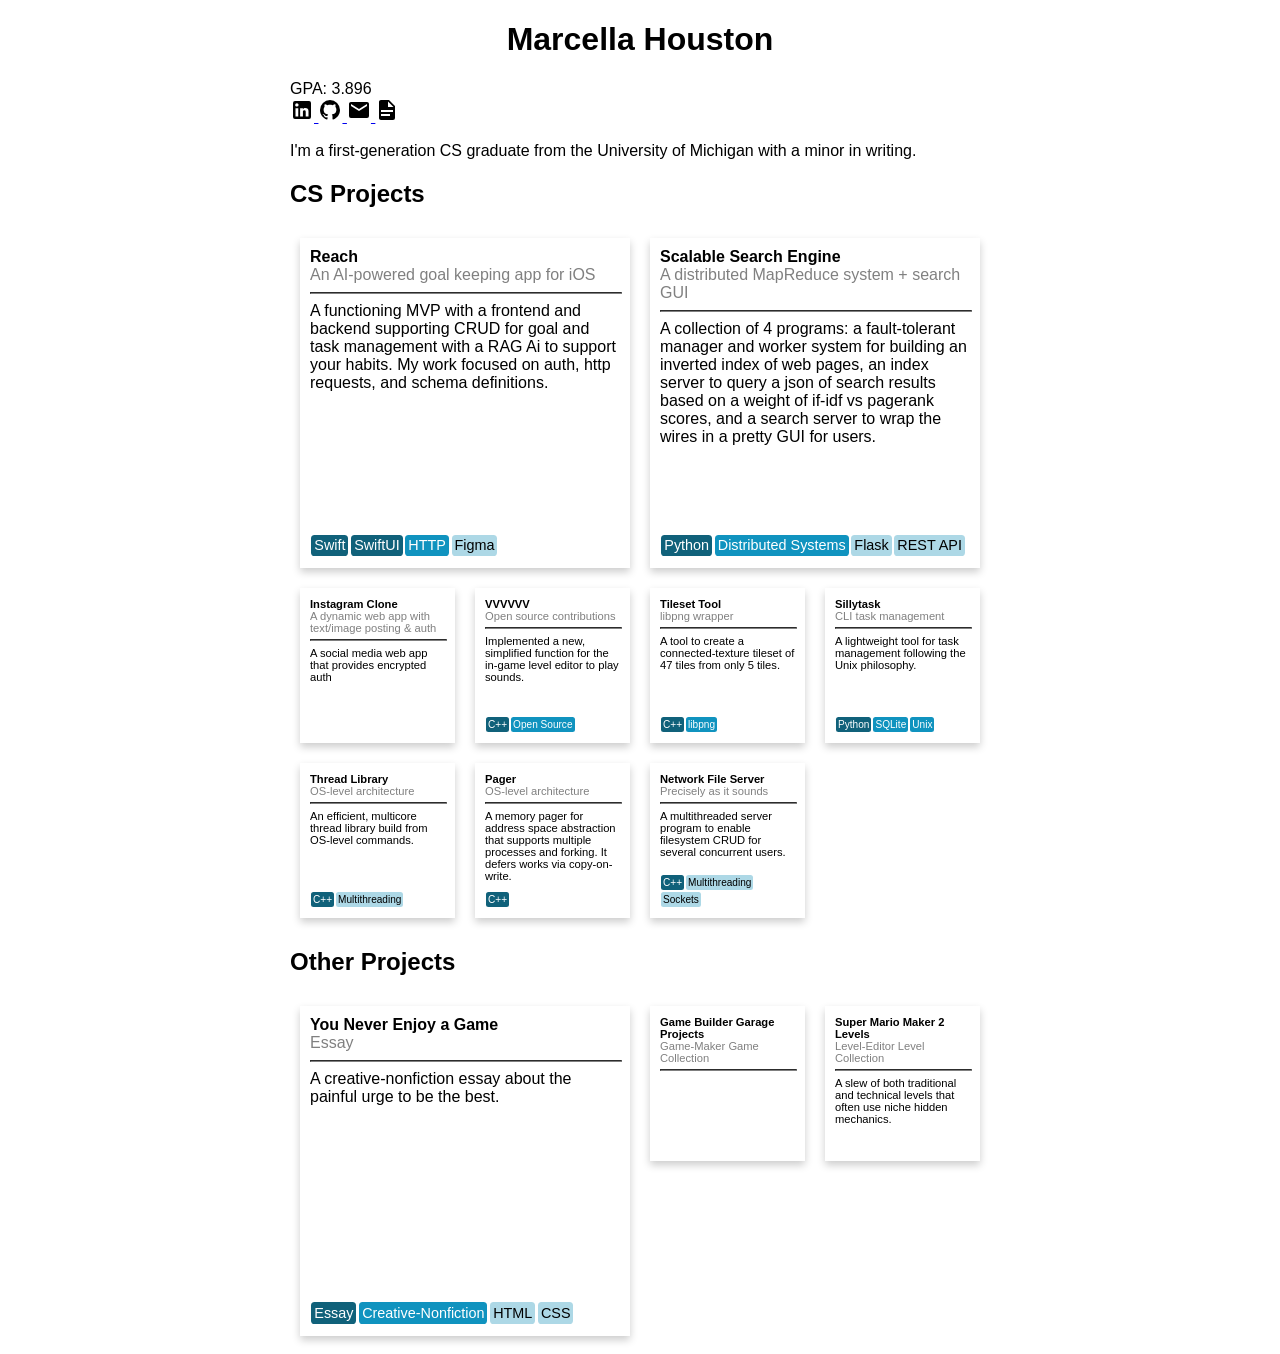
==== portfolio/index.html @ 8d27185f "Frame rest of website" ====
<!doctype html>

<html lang="en">
    <head>
        <meta charset="UTF-8" />
        <title>Marcella Houston</title>
        <meta name="viewport" content="width=device-width,initial-scale=1" />
        <meta name="description" content="" />
        <link rel="icon" href="/favicon.png" />
        <link rel="stylesheet" href="/global.css" type="text/css" />
        <link rel="stylesheet" href="style.css" type="text/css" />
        <script src="cards.js"></script>
    </head>

    <body>
        <div class="container">
            <h1>Marcella Houston</h1>
            <!-- TODO: Ensure it's mobile-friendly -->
            <!-- TODO: It'd be cool if we could have a dark theme -->
            <div>GPA: 3.896</div>
            <div class="unformatted">
                <a
                    href="https://www.linkedin.com/in/marcella-houston/"
                    title="Linkedin"
                    target="_blank"
                >
                    <img src="assets/img/linkedin.svg" alt="Linkedin" />
                </a>
                <a
                    href="https://github.com/MarcellaHouston"
                    title="GitHub"
                    target="_blank"
                >
                    <img src="assets/img/github.svg" alt="GitHub" />
                </a>
                <a
                    href="mailto:marhouston7@gmail.com"
                    title="Email"
                    target="_blank"
                >
                    <img src="assets/img/email.svg" alt="Email" />
                </a>
                <a href="assets/resume.pdf" title="Resume" target="_blank">
                    <img src="assets/img/resume.svg" alt="Resume" />
                </a>
            </div>
            <p>
                I'm a first-generation CS graduate from the University of
                Michigan with a minor in writing.
            </p>

            <h2>CS Projects</h2>
            <div class="cards" id="cs_projects">Loading...</div>

            <h2>Other Projects</h2>
            <div class="cards" id="other_projects">Loading...</div>
        </div>
    </body>
</html>
---- global.css ----
* {
    font-family: Arial, Helvetica, sans-serif;
}

html {
    font-size: 16px;
}

h1 {
    text-align: center;
    font-size: 32px;
}
---- portfolio/style.css ----
:root {
    --card-size: 330px;
    --card-margin: 10px;
}

.container {
    margin: auto;
    max-width: 700px;
}

.unformatted {
    text-decoration: none;
    color: inherit;
}

.cards {
    display: grid;
    grid-template-columns: repeat(
        4,
        calc(var(--card-size) / 2 + var(--card-margin))
    );
    grid-auto-flow: dense;
    justify-content: center;
}
.big {
    grid-row: auto/span 2;
    grid-column: auto/span 2;
    height: var(--card-size);
    width: var(--card-size);
}
.small {
    height: calc(var(--card-size) / 2 - var(--card-margin));
    width: calc(var(--card-size) / 2 - var(--card-margin));
    font-size: 0.7em;
}
.card {
    margin: var(--card-margin);
    padding: 10px;
    box-sizing: border-box;
    box-shadow: 0 4px 8px 0 rgba(0, 0, 0, 0.2);
    display: flex;
    flex-direction: column;
    transition:
        transform 0.3s ease,
        box-shadow 0.3s ease;
}
.card:hover {
    transform: translateY(-8px);
    box-shadow: 0 12px 20px 0 rgba(0, 0, 0, 0.5);
}
.card .title {
    font-weight: bold;
}
.card .meta {
    font-weight: lighter;
    color: gray;
    padding-bottom: 0em;
}
.card hr {
    width: 100%;
    padding-top: 0px;
    border-color: gray;
}

.tags {
    display: flex;
    flex-wrap: wrap;
    margin-top: auto;
}
.tag {
    font-size: 0.9em;
    padding: 0.2em;
    margin: 0.1em;
    border-radius: 0.25em;
}
.primary {
    color: white;
    background-color: rgb(16, 97, 122);
}
.secondary {
    color: white;
    background-color: rgb(16, 147, 191);
}
.tertiary {
    color: black;
    background-color: lightblue;
}
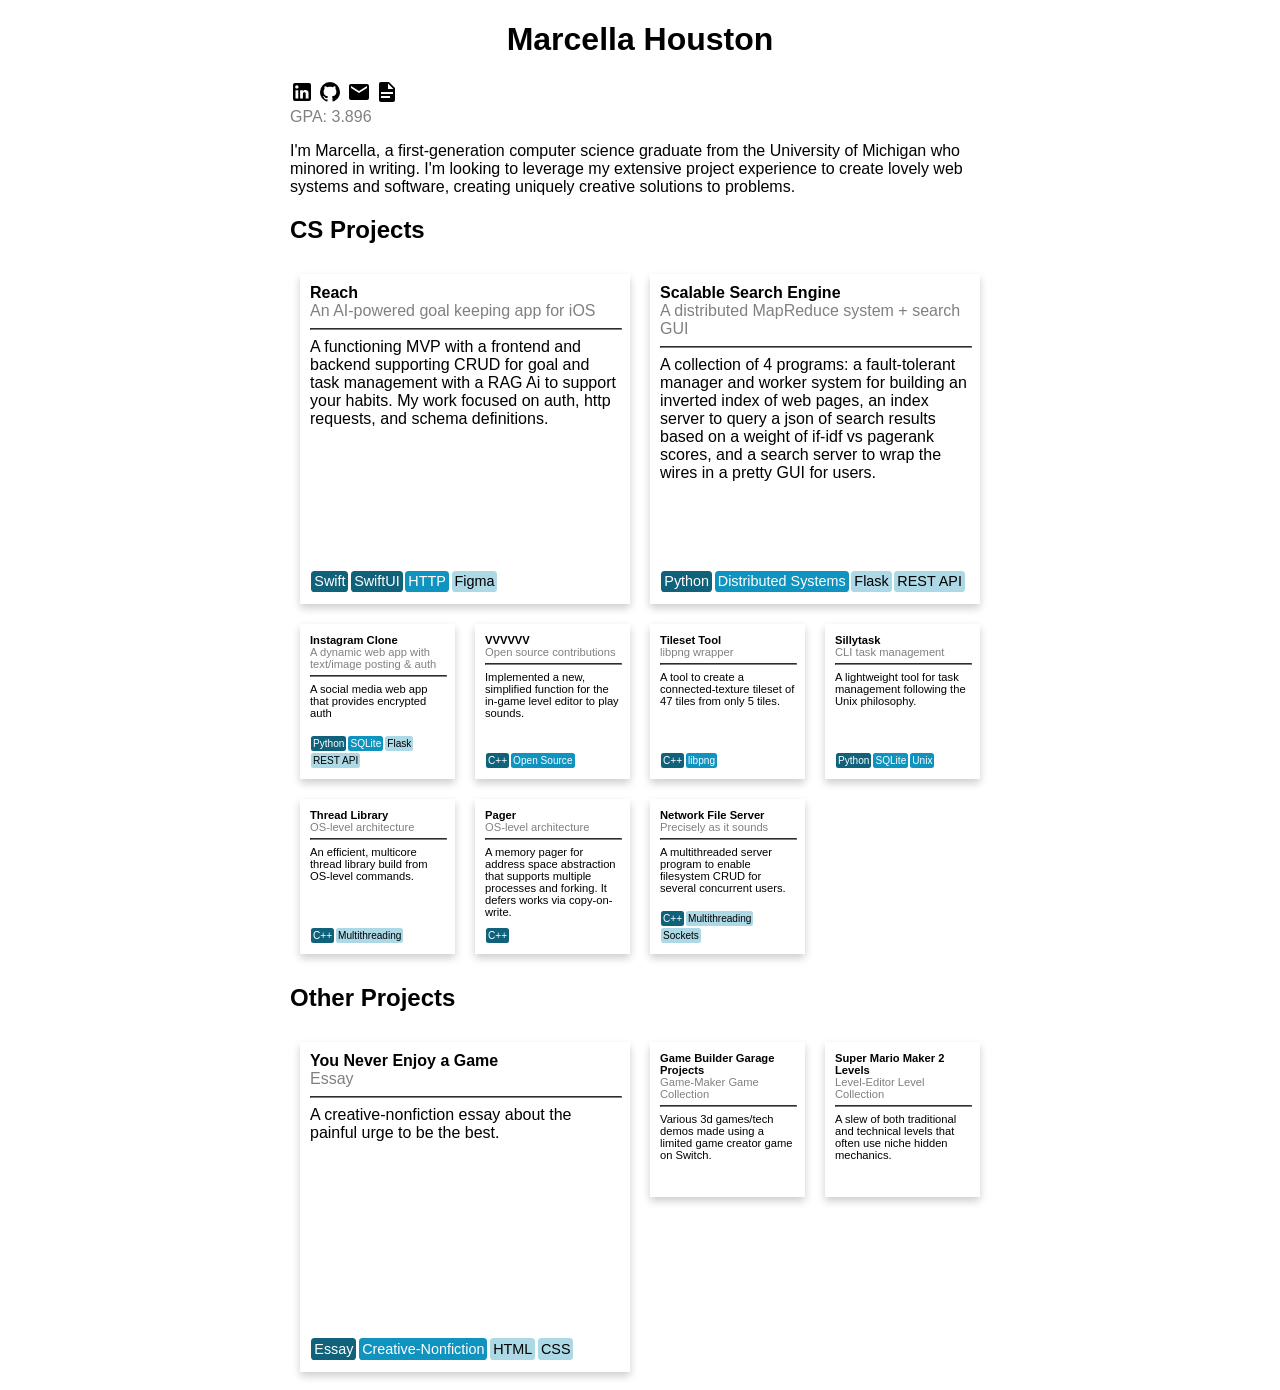
==== commit 7b406ed4: "Replace various templates" ====
--- a/portfolio/index.html
+++ b/portfolio/index.html
@@ -15,10 +15,9 @@
     <body>
         <div class="container">
             <h1>Marcella Houston</h1>
-            <!-- TODO: Ensure it's mobile-friendly -->
             <!-- TODO: It'd be cool if we could have a dark theme -->
-            <div>GPA: 3.896</div>
-            <div class="unformatted">
+            <!-- TODO: Fix resume title to just say resume instead of resume for e. -->
+            <div>
                 <a
                     href="https://www.linkedin.com/in/marcella-houston/"
                     title="Linkedin"
@@ -44,9 +43,13 @@
                     <img src="assets/img/resume.svg" alt="Resume" />
                 </a>
             </div>
+            <div id="gpa">GPA: 3.896</div>
             <p>
-                I'm a first-generation CS graduate from the University of
-                Michigan with a minor in writing.
+                I'm Marcella, a first-generation computer science graduate from
+                the University of Michigan who minored in writing. I'm looking
+                to leverage my extensive project experience to create lovely web
+                systems and software, creating uniquely creative solutions to
+                problems.
             </p>
 
             <h2>CS Projects</h2>
--- a/portfolio/style.css
+++ b/portfolio/style.css
@@ -8,7 +8,8 @@
     max-width: 700px;
 }
 
-.unformatted {
+a {
+    text-decoration-line: none;
     text-decoration: none;
     color: inherit;
 }
@@ -51,7 +52,8 @@
 .card .title {
     font-weight: bold;
 }
-.card .meta {
+.card .meta,
+#gpa {
     font-weight: lighter;
     color: gray;
     padding-bottom: 0em;
